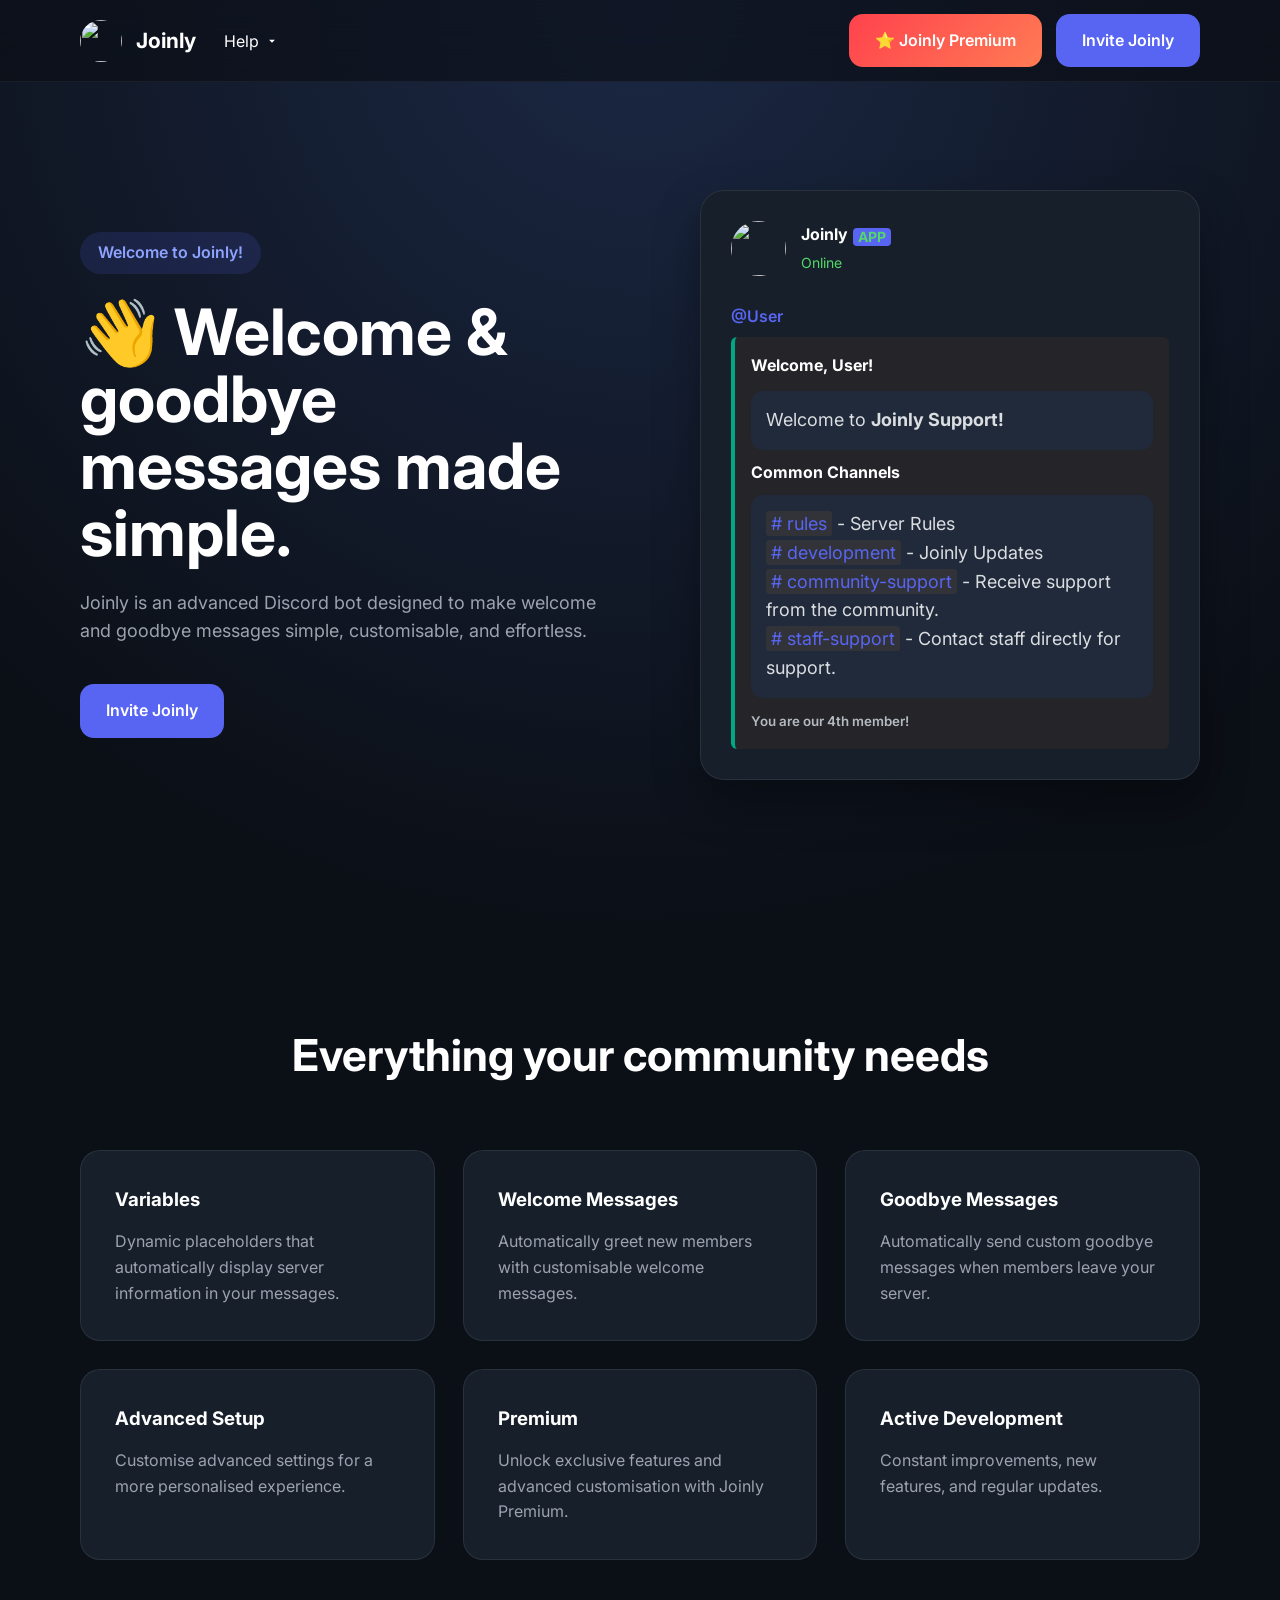
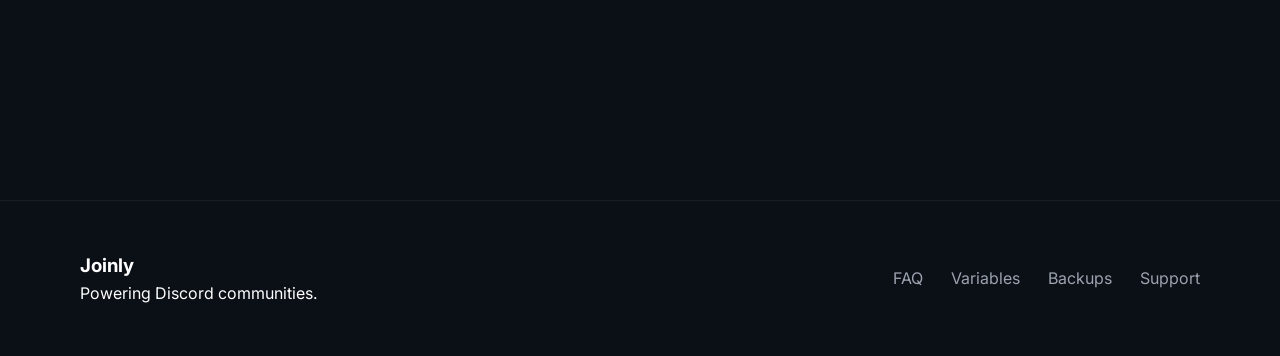
==== index.html @ 59a1b95b "Update index.html" ====
<!DOCTYPE html>
<html lang="en">
<head>

    <meta charset="UTF-8">
    <meta name="viewport" content="width=device-width, initial-scale=1.0">

    <title>Joinly</title>

    <link rel="icon"
        href="https://cdn.discordapp.com/avatars/1528785988237922304/f57cf1a20aa0da13d47f6e8bcba77ec7.png?size=2048">

    <link rel="stylesheet" href="css/style.css">

    <link rel="preconnect" href="https://fonts.googleapis.com">
    <link rel="preconnect" href="https://fonts.gstatic.com" crossorigin>

    <link href="https://fonts.googleapis.com/css2?family=Inter:wght@400;500;600;700;800&display=swap"
        rel="stylesheet">

</head>

<body>

<nav class="navbar">

    <div class="nav-left">

        <a href="/" class="logo">

            <img src="https://cdn.discordapp.com/avatars/1528785988237922304/f57cf1a20aa0da13d47f6e8bcba77ec7.png?size=2048">

            <span>Joinly</span>

        </a>

        <div class="dropdown">

            <button class="dropdown-btn">

                Help

                <svg width="14" height="14" viewBox="0 0 24 24">

                    <path fill="currentColor"
                        d="M7 10l5 5 5-5z"/>

                </svg>

            </button>
			
			

            <div class="dropdown-menu">

                <a href="https://discord.gg/PTrU8DQacj" target="_blank">

                    <div>

                        <h4>Support Server</h4>

                        <p>Need help? Join our Discord.</p>

                    </div>

                </a>
				
				<a href="/backups">

                    <div>

                        <h4>Backups</h4>

                        <p>Configuration backup system.</p>

                    </div>

                </a>

                <a href="/faq">

                    <div>

                        <h4>FAQ</h4>

                        <p>Frequently asked questions.</p>

                    </div>

                </a>

                <a href="/variables">

                    <div>

                        <h4>Variables</h4>

                        <p>Placeholders documentation.</p>

                    </div>

                </a>

            </div>

        </div>

    </div>

<div class="nav-right">

    <a class="premium-btn"
        href="https://www.patreon.com/cw/Joinly"
        target="_blank">

        ⭐ Joinly Premium

    </a>

    <a class="invite-btn"
        href="https://discord.com/oauth2/authorize?client_id=1528785988237922304"
        target="_blank">

        Invite Joinly

    </a>

</div>

</nav>

<header class="hero">

    <div class="hero-left">

        <span class="badge">

            Welcome to Joinly!

        </span>

        <h1>

            👋 Welcome & goodbye messages made simple.

        </h1>

        <p>

            Joinly is an advanced Discord bot designed to make welcome and goodbye messages simple, customisable, and effortless.

        </p>

        <div class="hero-buttons">

            <a class="primary-btn"
                href="https://discord.com/oauth2/authorize?client_id=1528785988237922304"
                target="_blank">

                Invite Joinly

            </a>

        </div>

    </div>

    <div class="hero-right">

        <div class="discord-card">

<div class="card-header">

    <img src="https://cdn.discordapp.com/avatars/1528785988237922304/f57cf1a20aa0da13d47f6e8bcba77ec7.png?size=2048">

    <div>
        <strong>Joinly <span class="app-badge">APP</span></strong>
        <span>Online</span>
    </div>

</div>


        <div class="card-body">

            <div class="discord-mention">
                @User
            </div>


            <div class="embed-preview">

                <h4>
                    Welcome, User!
                </h4>


                <p>
                    Welcome to <b>Joinly Support!</b>
                </p>


                <strong>
                    Common Channels
                </strong>


                <p class="channels">

                    <span># rules</span> - Server Rules<br>

                    <span># development</span> - Joinly Updates<br>

                    <span># community-support</span> - Receive support from the community.<br>

                    <span># staff-support</span> - Contact staff directly for support.

                </p>


                <small>
                    You are our 4th member!
                </small>


            </div>


        </div>

    </div>

</div>

</header>

<section class="features">

    <h2>

        Everything your community needs

    </h2>

    <div class="feature-grid">

        <div class="feature-card">

            <h3>Variables</h3>

            <p>Dynamic placeholders that automatically display server information in your messages.</p>

        </div>

        <div class="feature-card">

            <h3>Welcome Messages</h3>

            <p>Automatically greet new members with customisable welcome messages.</p>

        </div>

        <div class="feature-card">

            <h3>Goodbye Messages</h3>

            <p>Automatically send custom goodbye messages when members leave your server.</p>

        </div>

        <div class="feature-card">

            <h3>Advanced Setup</h3>

            <p>Customise advanced settings for a more personalised experience.</p>

        </div>

        <div class="feature-card">

            <h3>Premium</h3>

            <p>Unlock exclusive features and advanced customisation with Joinly Premium.</p>

        </div>

        <div class="feature-card">

            <h3>Active Development</h3>

            <p>Constant improvements, new features, and regular updates.</p>

        </div>

    </div>

</section>

<footer>

    <div class="footer-content">

        <div>

            <h3>Joinly</h3>

            <p>Powering Discord communities.</p>

        </div>

<div class="footer-links">

    <a href="/faq">FAQ</a>

    <a href="/variables">Variables</a>

    <a href="/backups">Backups</a>

    <a href="https://discord.gg/PTrU8DQacj" target="_blank">

        Support

    </a>

</div>

    </div>

</footer>

<script src="js/main.js"></script>

</body>
</html>
---- css/style.css ----
/* ===========================================
   Joinly Website
   Modern SaaS Theme
=========================================== */

:root{

    --background:#0b0f16;
    --background-light:#131a24;
    --card:#171f2b;
    --card-hover:#1d2736;

    --primary:#5865F2;
    --primary-hover:#6a75ff;

    --text:#ffffff;
    --muted:#9ca3af;

    --border:rgba(255,255,255,.08);

    --radius:18px;

    --transition:.25s ease;

    --shadow:
        0 20px 45px rgba(0,0,0,.35);

}

*{
    margin:0;
    padding:0;
    box-sizing:border-box;
}

html{

    scroll-behavior:smooth;

}

body{

    background:
        radial-gradient(circle at top,#1b2844 0%,#0b0f16 45%);

    color:var(--text);

    font-family:'Inter',sans-serif;

    line-height:1.6;

    overflow-x:hidden;

}

/* Scrollbar */

::-webkit-scrollbar{

    width:10px;

}

::-webkit-scrollbar-thumb{

    background:#2d3748;
    border-radius:20px;

}

::-webkit-scrollbar-track{

    background:#0b0f16;

}

/* ==============================
   NAVBAR
============================== */

.navbar{

    position:fixed;

    top:0;
    left:0;

    width:100%;

    height:82px;

    padding:0 80px;

    display:flex;

    align-items:center;

    justify-content:space-between;

    backdrop-filter:blur(20px);

    background:rgba(11,15,22,.65);

    border-bottom:1px solid rgba(255,255,255,.05);

    z-index:999;

}

.nav-left{

    display:flex;

    align-items:center;

    gap:28px;

}

.logo{

    display:flex;

    align-items:center;

    gap:14px;

    text-decoration:none;

    color:white;

    font-weight:700;

    font-size:21px;

}

.logo img{

    width:42px;

    height:42px;

    border-radius:50%;

}

/* ==============================
   DROPDOWN
============================== */

.dropdown{

    position:relative;

}

.dropdown-btn{

    background:none;

    border:none;

    color:white;

    cursor:pointer;

    font-size:16px;

    font-family:inherit;

    display:flex;

    align-items:center;

    gap:6px;

    padding:10px 0;

}

.dropdown-btn svg{

    transition:.25s;

}

.dropdown.active svg{

    transform:rotate(180deg);

}

.dropdown-menu{

    position:absolute;

    top:55px;

    left:0;

    width:340px;

    background:#161d28;

    border:1px solid var(--border);

    border-radius:18px;

    padding:12px;

    display:none;

    box-shadow:var(--shadow);

    animation:dropdown .25s;

}

.dropdown.active .dropdown-menu{

    display:block;

}

.dropdown-menu a{

    display:block;

    text-decoration:none;

    color:white;

    padding:14px;

    border-radius:14px;

    transition:.2s;

}

.dropdown-menu a:hover{

    background:#202a3b;

}

.dropdown-menu h4{

    font-size:15px;

}

.dropdown-menu p{

    color:var(--muted);

    font-size:13px;

    margin-top:3px;

}

@keyframes dropdown{

    from{

        opacity:0;

        transform:translateY(-8px);

    }

    to{

        opacity:1;

        transform:translateY(0);

    }

}

/* ==============================
   BUTTONS
============================== */

.invite-btn,
.primary-btn{

    background:var(--primary);

    color:white;

    text-decoration:none;

    padding:14px 26px;

    border-radius:14px;

    transition:var(--transition);

    font-weight:600;

}

.invite-btn:hover,
.primary-btn:hover{

    background:var(--primary-hover);

    transform:translateY(-2px);

}

.secondary-btn{

    color:white;

    text-decoration:none;

    border:1px solid var(--border);

    padding:14px 26px;

    border-radius:14px;

    transition:.25s;

}

.secondary-btn:hover{

    background:#1d2736;

}

/* ==============================
   HERO
============================== */

.hero{

    width:100%;

    min-height:100vh;

    padding:170px 80px 100px;

    display:grid;

    grid-template-columns:1fr 500px;

    align-items:center;

    gap:90px;

}

.badge{

    display:inline-block;

    background:rgba(88,101,242,.15);

    color:#8ea3ff;

    padding:8px 18px;

    border-radius:999px;

    margin-bottom:24px;

    font-weight:600;

}

.hero h1{

    font-size:64px;

    line-height:1.05;

    margin-bottom:22px;

}

.hero p{

    color:var(--muted);

    font-size:18px;

    max-width:620px;

}

.hero-buttons{

    margin-top:38px;

    display:flex;

    gap:18px;

}

/* ==============================
   DISCORD CARD
============================== */

.discord-card{

    background:var(--card);

    border-radius:24px;

    padding:30px;

    border:1px solid var(--border);

    box-shadow:var(--shadow);

}

.card-header{

    display:flex;

    align-items:center;

    gap:15px;

    margin-bottom:28px;

}

.card-header img{

    width:55px;

    height:55px;

    border-radius:50%;

}

.card-header span{

    display:block;

    color:#53d769;

    font-size:14px;

    margin-top:4px;

}

.card-body p{

    background:#202a3b;

    padding:15px;

    border-radius:12px;

    margin-bottom:12px;

}

/* ==============================
   FEATURES
============================== */

.features{

    max-width:1400px;

    margin:auto;

    padding:120px 80px;

}

.features h2{

    text-align:center;

    font-size:44px;

    margin-bottom:60px;

}

.feature-grid{

    display:grid;

    grid-template-columns:repeat(3,1fr);

    gap:28px;

}

.feature-card{

    background:var(--card);

    border-radius:20px;

    padding:34px;

    border:1px solid var(--border);

    transition:.25s;

}

.feature-card:hover{

    transform:translateY(-8px);

    background:var(--card-hover);

}

.feature-card h3{

    margin-bottom:14px;

}

.feature-card p{

    color:var(--muted);

}

/* ==============================
   FOOTER
============================== */

footer{

    margin-top:120px;

    border-top:1px solid rgba(255,255,255,.06);

    padding:50px 80px;

}

.footer-content{

    display:flex;

    justify-content:space-between;

    align-items:center;

}

.footer-links{

    display:flex;

    gap:28px;

}

.footer-links a{

    color:var(--muted);

    text-decoration:none;

}

.footer-links a:hover{

    color:white;

}

/* ==============================
   MOBILE
============================== */

@media(max-width:1000px){

.hero{

    grid-template-columns:1fr;

    text-align:center;

}

.hero-buttons{

    justify-content:center;

}

.discord-card{

    margin:auto;

}

.feature-grid{

    grid-template-columns:1fr;

}

.footer-content{

    flex-direction:column;

    gap:30px;

}

.navbar{

    padding:0 25px;

}

.hero{

    padding:150px 25px 70px;

}

.features{

    padding:70px 25px;

}

.hero h1{

    font-size:44px;

}

.dropdown-menu{

    width:300px;

}

}

/* =====================================
   BACKUP PAGE
===================================== */

.page-header{

    padding:170px 40px 90px;
    text-align:center;

}

.page-header h1{

    font-size:56px;
    margin:18px 0;

}

.page-header p{

    max-width:700px;
    margin:auto;
    color:var(--muted);
    font-size:18px;

}


.backup-section{

    max-width:900px;
    margin:auto;
    padding:20px 30px 100px;

}


.backup-container{

    display:flex;
    flex-direction:column;
    gap:20px;

}


.backup-card{

    background:var(--card);
    border:1px solid var(--border);
    border-radius:18px;
    padding:28px;

}


.backup-card h3{

    font-size:20px;
    margin-bottom:10px;

}


.backup-card p{

    color:var(--muted);

}


.backup-card code{

    display:inline-block;
    margin-top:15px;
    padding:8px 14px;

    background:rgba(255,255,255,0.05);

    border-radius:8px;

    color:white;

    font-family:monospace;

}

/* =====================================
   FAQ PAGE
===================================== */

.page-header{

    padding:170px 40px 90px;

    text-align:center;

}

.page-header h1{

    font-size:56px;

    margin:18px 0;

}

.page-header p{

    max-width:700px;

    margin:auto;

    color:var(--muted);

    font-size:18px;

}

.faq-section{

    max-width:900px;

    margin:auto;

    padding:20px 30px 100px;

}

.faq-container{

    display:flex;

    flex-direction:column;

    gap:20px;

}

.faq-card{

    background:var(--card);

    border:1px solid var(--border);

    border-radius:18px;

    overflow:hidden;

}

.faq-question{

    width:100%;

    display:flex;

    justify-content:space-between;

    align-items:center;

    background:none;

    border:none;

    color:white;

    padding:24px 28px;

    cursor:pointer;

    font-size:18px;

    font-family:inherit;

    font-weight:600;

}

.faq-question span{

    font-size:28px;

    transition:.3s;

}

.faq-answer{

    max-height:0;

    overflow:hidden;

    transition:max-height .35s ease;

}

.faq-answer p{

    padding:0 28px 28px;

    color:var(--muted);

}

.faq-card.open .faq-answer{

    max-height:300px;

}

.faq-card.open .faq-question span{

    transform:rotate(45deg);

}

/* ===================================
STATUS PAGE
=================================== */

.status-container{

max-width:1200px;

margin:auto;

padding:20px 40px 100px;

}

.overall-status{

display:flex;

align-items:center;

justify-content:center;

gap:15px;

background:var(--card);

padding:28px;

border-radius:20px;

border:1px solid var(--border);

margin-bottom:45px;

}

.status-dot{

width:16px;

height:16px;

background:#2ecc71;

border-radius:50%;

box-shadow:0 0 20px #2ecc71;

}

.status-grid{

display:grid;

grid-template-columns:repeat(2,1fr);

gap:25px;

}

.status-card{

background:var(--card);

padding:28px;

border-radius:18px;

border:1px solid var(--border);

transition:.25s;

}

.status-card:hover{

background:var(--card-hover);

transform:translateY(-5px);

}

.status-title{

display:flex;

justify-content:space-between;

align-items:center;

margin-bottom:16px;

font-weight:600;

font-size:18px;

}

.online{

width:12px;

height:12px;

background:#2ecc71;

border-radius:50%;

box-shadow:0 0 12px #2ecc71;

}

.status-card p{

color:var(--muted);

}

@media(max-width:900px){

.status-grid{

grid-template-columns:1fr;

}

}

/* ======================================
VARIABLES PAGE
====================================== */

.docs-container{

max-width:1200px;

margin:auto;

padding:20px 40px 100px;

}

.search-box{

margin-bottom:40px;

}

.search-box input{

width:100%;

padding:18px 22px;

font-size:16px;

background:var(--card);

border:1px solid var(--border);

border-radius:16px;

outline:none;

color:white;

font-family:inherit;

transition:.2s;

}

.search-box input:focus{

border-color:var(--primary);

}

.variable-grid{

display:grid;

grid-template-columns:repeat(auto-fit,minmax(320px,1fr));

gap:25px;

}

.variable-card{

background:var(--card);

padding:28px;

border-radius:18px;

border:1px solid var(--border);

transition:.25s;

}

.variable-card:hover{

background:var(--card-hover);

transform:translateY(-5px);

}

.variable-card h3{

margin-bottom:12px;

font-size:22px;

}

.variable-card p{

margin-bottom:18px;

color:var(--muted);

}

.variable-card code{

display:block;

padding:14px;

background:#10151d;

border-radius:10px;

font-size:15px;

color:#8ea3ff;

font-family:Consolas, monospace;

overflow-x:auto;

border:1px solid rgba(255,255,255,.05);

}

/* =====================================
VARIABLE SECTIONS
===================================== */

.variable-section{

    margin-top:70px;

}

.section-title{

    display:flex;

    justify-content:space-between;

    align-items:center;

    margin-bottom:30px;

    padding-bottom:18px;

    border-bottom:1px solid rgba(255,255,255,.08);

}

.section-title h2{

    font-size:34px;

    font-weight:700;

}

.section-title span{

    color:var(--muted);

    font-size:15px;

}

.premium-section{

    margin-top:100px;

}

.variable-card.premium{

    border:1px solid rgba(255,215,0,.25);

    background:linear-gradient(
        180deg,
        rgba(255,215,0,.06),
        var(--card)
    );

}

.variable-card.premium:hover{

    border-color:#FFD54A;

    box-shadow:0 0 30px rgba(255,215,0,.12);

}

.variable-card.premium code{

    color:#FFD54A;

}

.nav-right{

    display:flex;

    align-items:center;

    gap:14px;

}

.premium-btn{

    display:flex;

    align-items:center;

    justify-content:center;

    padding:14px 26px;

    border-radius:14px;

    text-decoration:none;

    font-weight:600;

    color:#fff;

    background:linear-gradient(
        135deg,
        #ff424d,
        #ff7b54
    );

    transition:.25s;

}

.premium-btn:hover{

    transform:translateY(-2px);

    box-shadow:0 12px 28px rgba(255,66,77,.35);

}

code {

    background: rgba(255,255,255,0.08);

    padding: 4px 8px;

    border-radius: 6px;

    font-family: monospace;

    color: white;

}


.slash-command {

    background: rgba(88,101,242,0.25);

    color: #5865f2;

    padding: 4px 8px;

    border-radius: 6px;

    font-weight: 600;

    font-family: monospace;

}

.card-header > div {
    display: flex;
    flex-direction: column;
}

.card-header strong {
    display: flex;
    align-items: center;
    gap: 5px;
    white-space: nowrap;
}

.app-badge {
    background:#5865f2;
    color:white;
    font-size:11px;
    padding:2px 5px;
    border-radius:4px;
    display:inline-flex;
    align-items:center;
    line-height:1;
    white-space: nowrap;
}


.discord-mention {

    color:#5865f2;

    font-weight:600;

    margin-bottom:8px;

}


.embed-preview {

    background:#242429;

    border-left:4px solid #00a884;

    padding:16px;

    border-radius:6px;

}


.embed-preview h4 {

    margin:0 0 12px;

    font-size:16px;

}


.embed-preview p {

    color:#dbdee1;

    margin:10px 0;

}


.embed-preview strong {

    color:white;

}


.embed-preview .channels span {

    background:#313338;

    color:#5865f2;

    padding:2px 5px;

    border-radius:3px;

}


.embed-preview small {

    color:#b5bac1;

    font-weight:600;

}
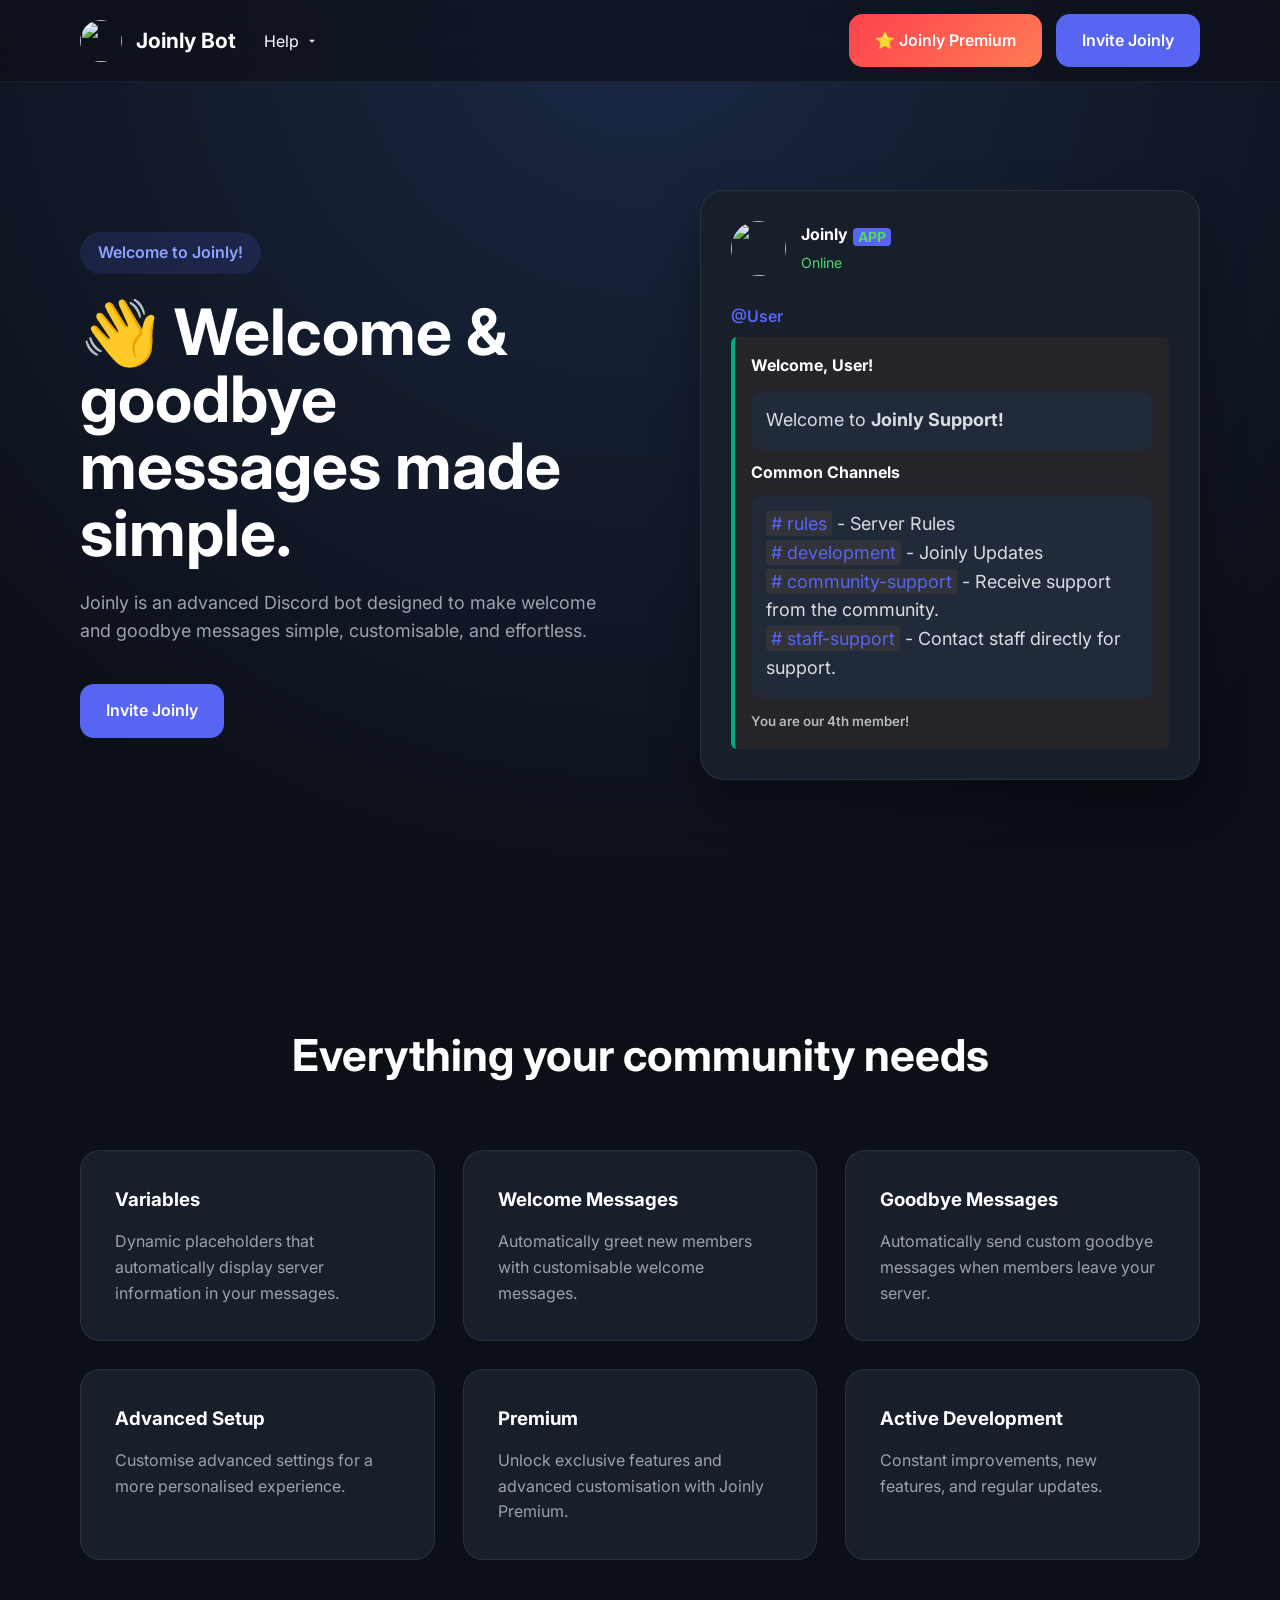
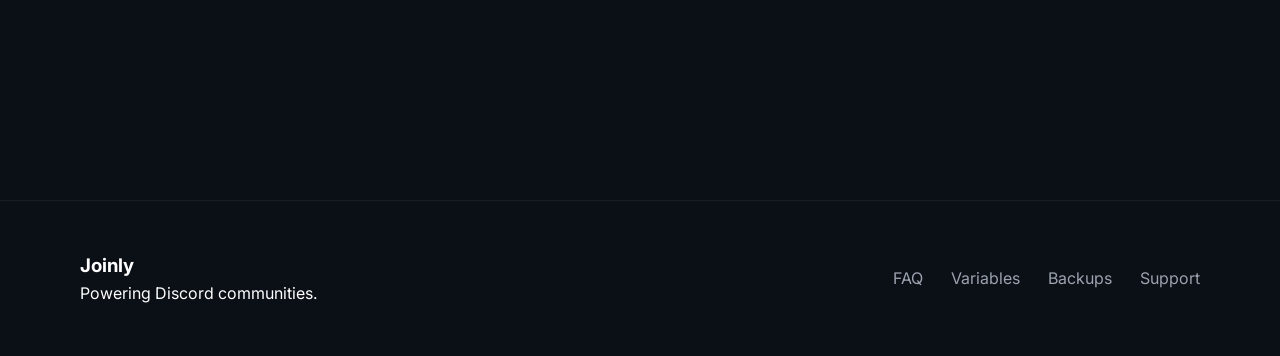
==== commit 609a35d1: "Update index.html" ====
--- a/index.html
+++ b/index.html
@@ -30,7 +30,7 @@
 
             <img src="https://cdn.discordapp.com/avatars/1528785988237922304/f57cf1a20aa0da13d47f6e8bcba77ec7.png?size=2048">
 
-            <span>Joinly</span>
+            <span>Joinly Bot</span>
 
         </a>
 
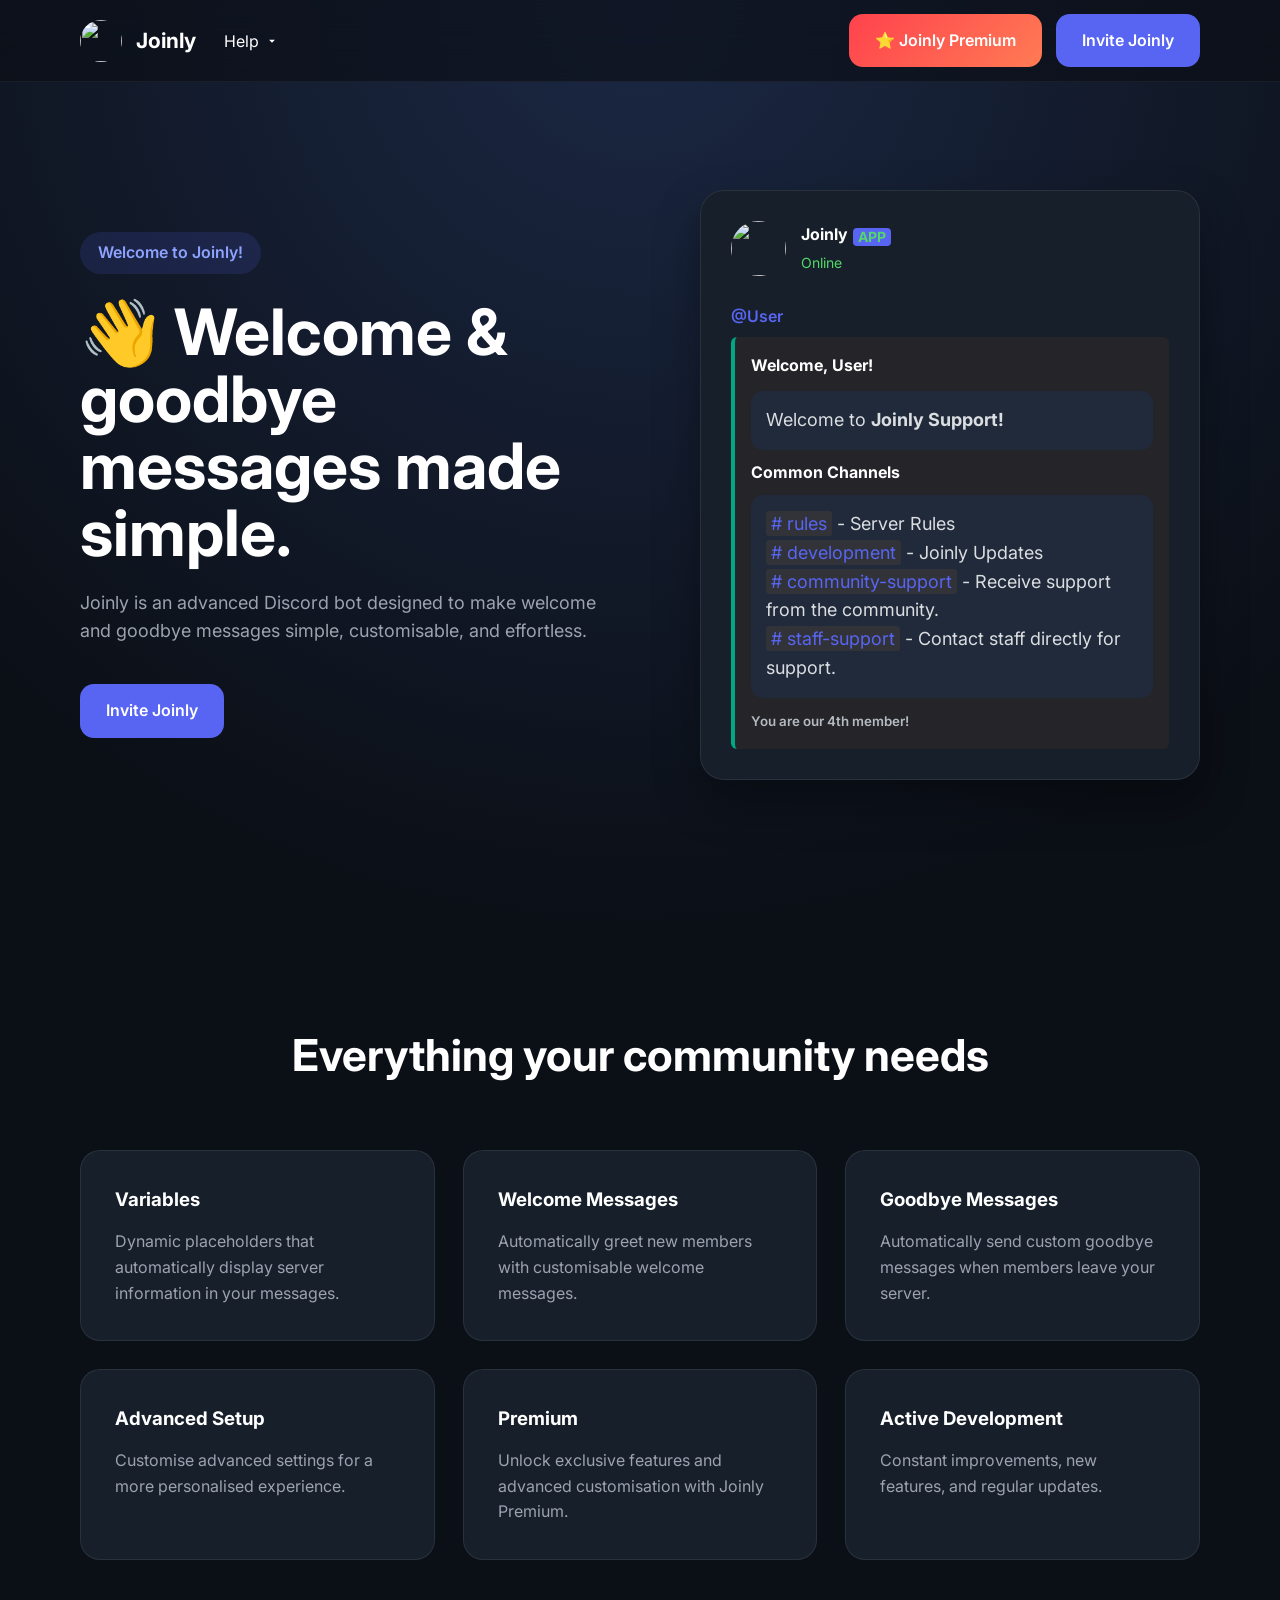
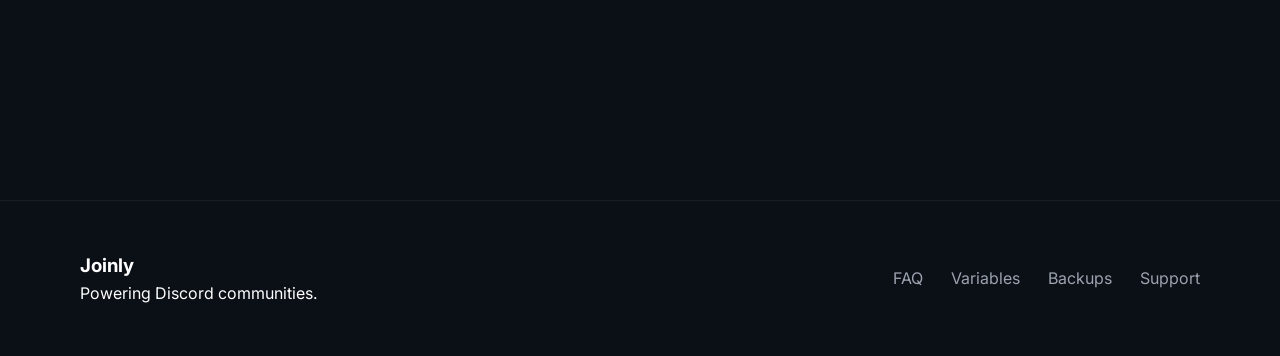
==== commit 697606c1: "Rename 'Joinly Bot' to 'Joinly' in index.html" ====
--- a/index.html
+++ b/index.html
@@ -30,7 +30,7 @@
 
             <img src="https://cdn.discordapp.com/avatars/1528785988237922304/f57cf1a20aa0da13d47f6e8bcba77ec7.png?size=2048">
 
-            <span>Joinly Bot</span>
+            <span>Joinly</span>
 
         </a>
 
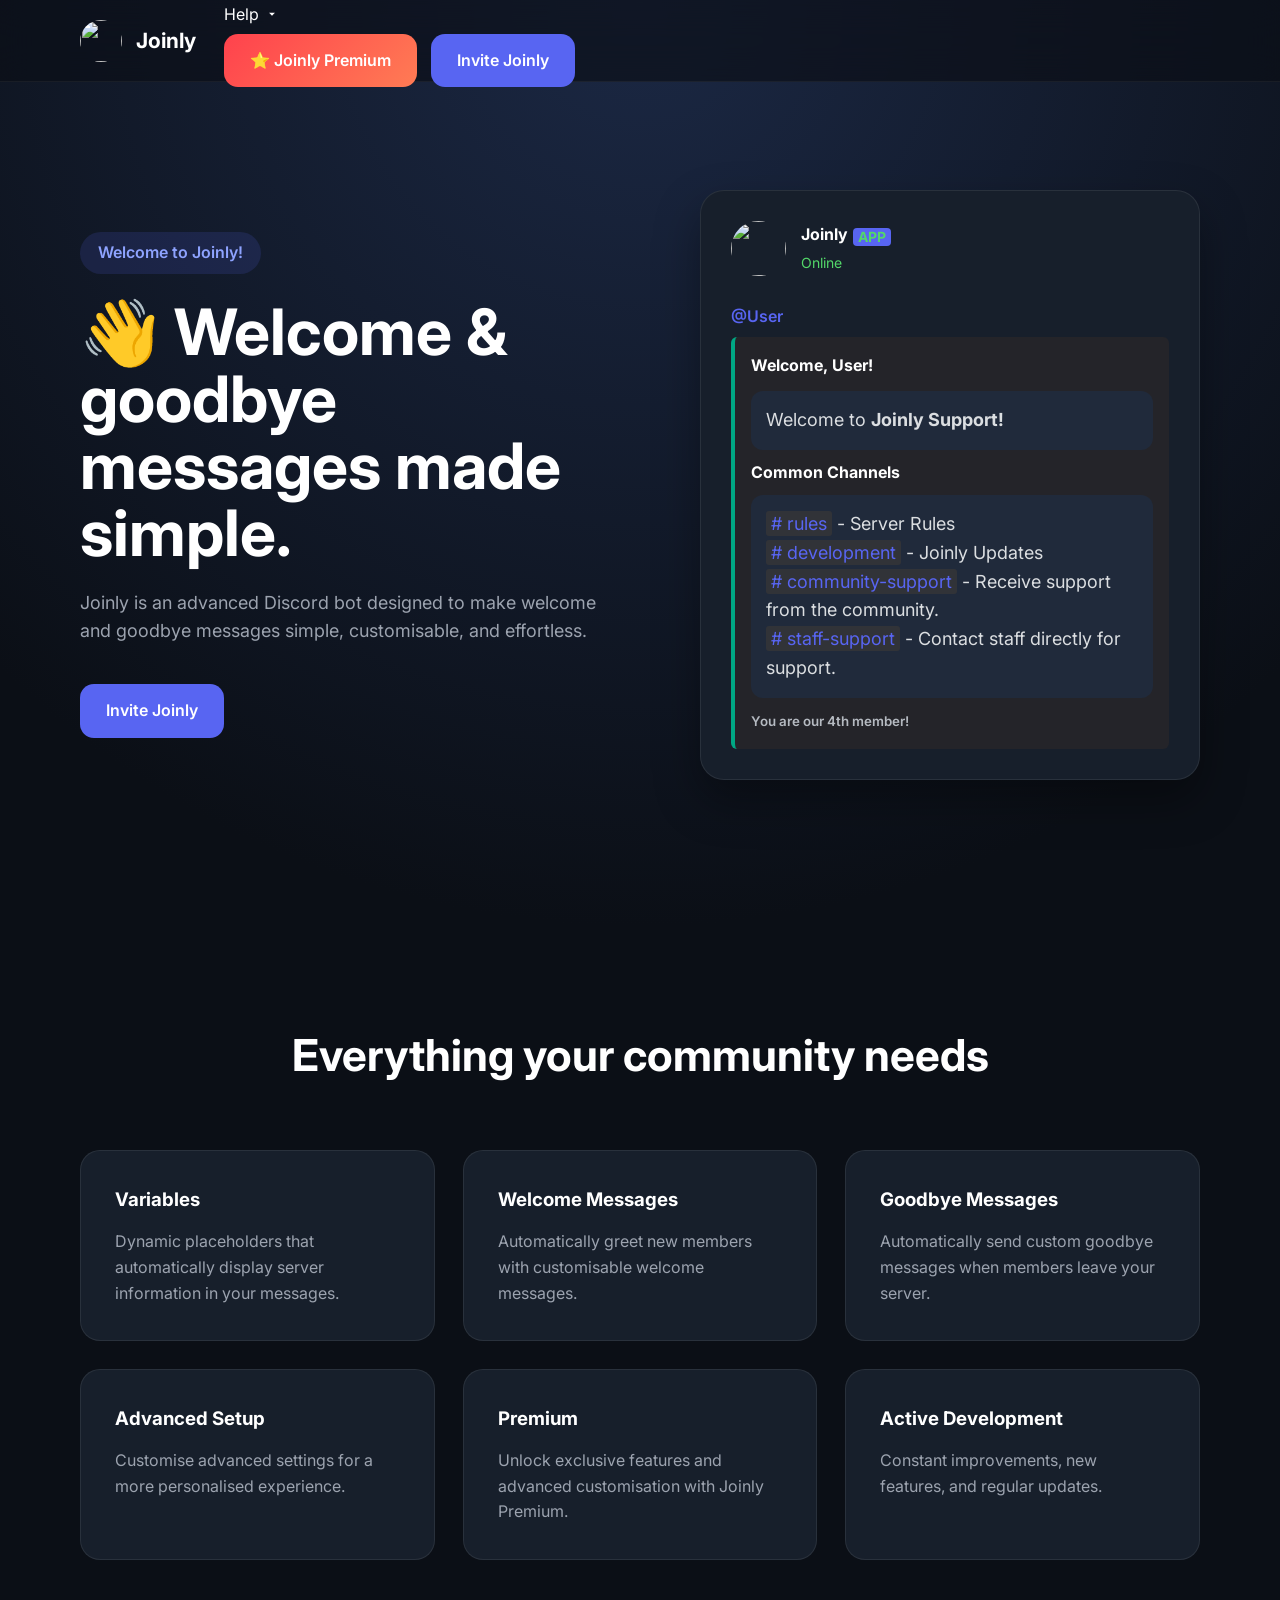
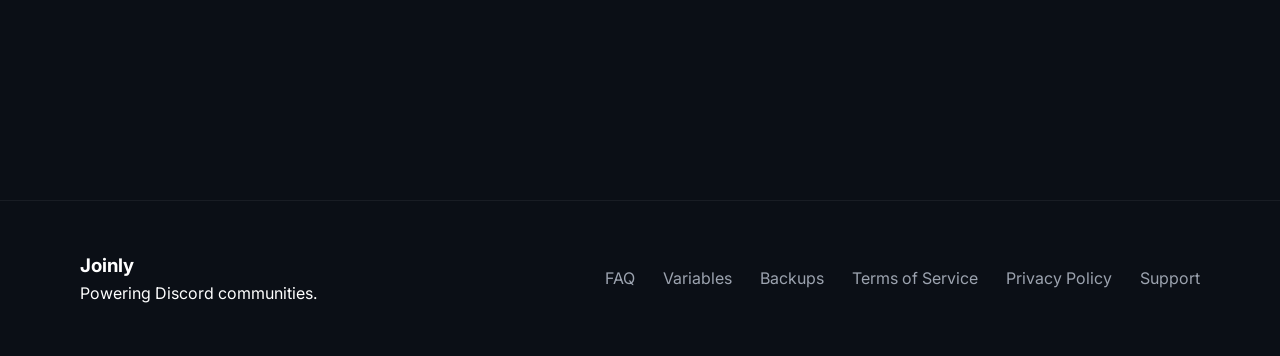
==== commit 84fb6283: "Update index.html" ====
--- a/index.html
+++ b/index.html
@@ -51,61 +51,51 @@
 			
 			
 
-            <div class="dropdown-menu">
-
-                <a href="https://discord.gg/PTrU8DQacj" target="_blank">
-
-                    <div>
-
-                        <h4>Support Server</h4>
-
-                        <p>Need help? Join our Discord.</p>
-
-                    </div>
-
-                </a>
-				
-				<a href="/backups">
-
-                    <div>
-
-                        <h4>Backups</h4>
-
-                        <p>Configuration backup system.</p>
-
-                    </div>
-
-                </a>
-
-                <a href="/faq">
-
-                    <div>
-
-                        <h4>FAQ</h4>
-
-                        <p>Frequently asked questions.</p>
-
-                    </div>
-
-                </a>
-
-                <a href="/variables">
-
-                    <div>
-
-                        <h4>Variables</h4>
-
-                        <p>Placeholders documentation.</p>
-
-                    </div>
-
-                </a>
-
-            </div>
-
-        </div>
-
-    </div>
+<div class="dropdown-menu">
+
+    <a href="https://discord.gg/PTrU8DQacj" target="_blank">
+        <div>
+            <h4>Support Server</h4>
+            <p>Need help? Join our Discord.</p>
+        </div>
+    </a>
+
+    <a href="/backups">
+        <div>
+            <h4>Backups</h4>
+            <p>Configuration backup system.</p>
+        </div>
+    </a>
+
+    <a href="/faq">
+        <div>
+            <h4>FAQ</h4>
+            <p>Frequently asked questions.</p>
+        </div>
+    </a>
+
+    <a href="/variables">
+        <div>
+            <h4>Variables</h4>
+            <p>Placeholders documentation.</p>
+        </div>
+    </a>
+
+    <a href="/tos">
+        <div>
+            <h4>Terms of Service</h4>
+            <p>Joinly Terms of Service.</p>
+        </div>
+    </a>
+
+    <a href="/privacy">
+        <div>
+            <h4>Privacy Policy</h4>
+            <p>Joinly Privacy Policy.</p>
+        </div>
+    </a>
+
+</div>
 
 <div class="nav-right">
 
@@ -316,6 +306,10 @@
 
     <a href="/backups">Backups</a>
 
+	<a href="/tos">Terms of Service</a>
+
+	<a href="/privacy">Privacy Policy</a>
+
     <a href="https://discord.gg/PTrU8DQacj" target="_blank">
 
         Support
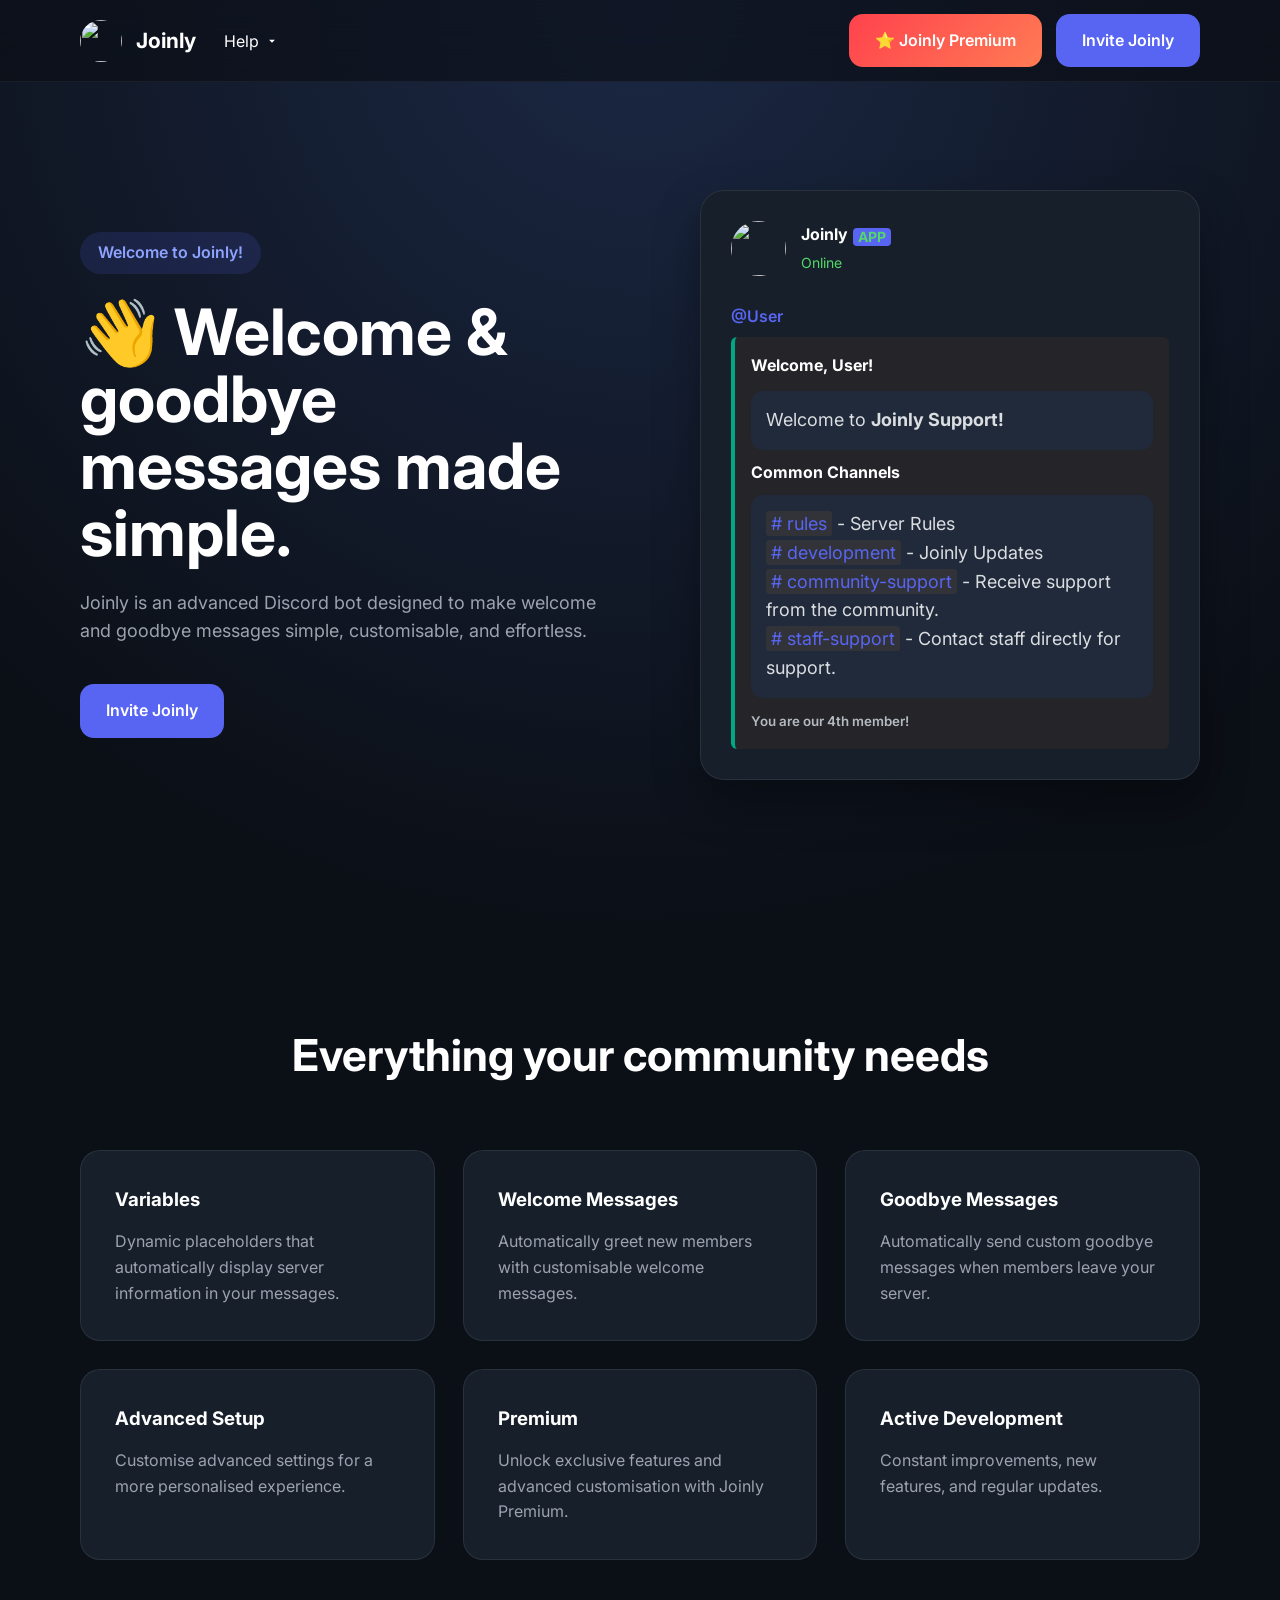
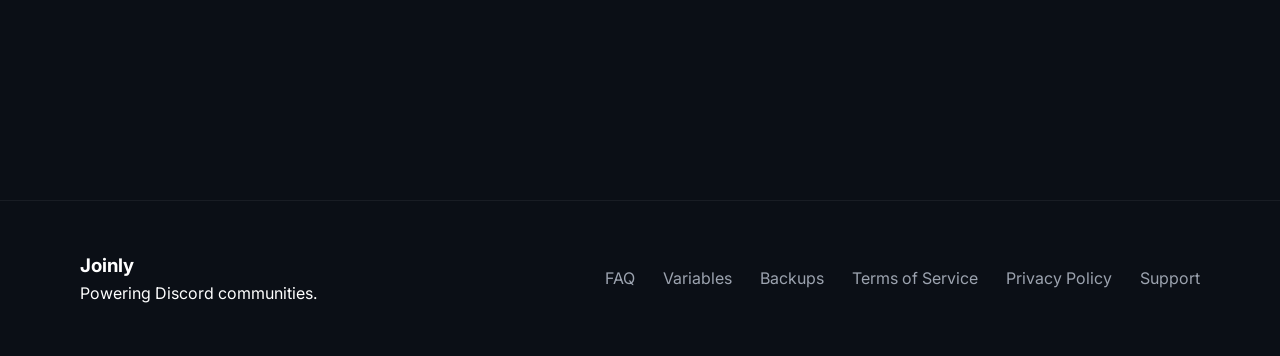
==== commit f477a1d7: "Refactor dropdown menu links in index.html" ====
--- a/index.html
+++ b/index.html
@@ -51,51 +51,75 @@
 			
 			
 
-<div class="dropdown-menu">
-
-    <a href="https://discord.gg/PTrU8DQacj" target="_blank">
-        <div>
-            <h4>Support Server</h4>
-            <p>Need help? Join our Discord.</p>
-        </div>
-    </a>
-
-    <a href="/backups">
-        <div>
-            <h4>Backups</h4>
-            <p>Configuration backup system.</p>
-        </div>
-    </a>
-
-    <a href="/faq">
-        <div>
-            <h4>FAQ</h4>
-            <p>Frequently asked questions.</p>
-        </div>
-    </a>
-
-    <a href="/variables">
-        <div>
-            <h4>Variables</h4>
-            <p>Placeholders documentation.</p>
-        </div>
-    </a>
-
-    <a href="/tos">
-        <div>
-            <h4>Terms of Service</h4>
-            <p>Joinly Terms of Service.</p>
-        </div>
-    </a>
-
-    <a href="/privacy">
-        <div>
-            <h4>Privacy Policy</h4>
-            <p>Joinly Privacy Policy.</p>
-        </div>
-    </a>
-
-</div>
+            <div class="dropdown-menu">
+
+                <a href="https://discord.gg/PTrU8DQacj" target="_blank">
+
+                    <div>
+
+                        <h4>Support Server</h4>
+
+                        <p>Need help? Join our Discord.</p>
+
+                    </div>
+
+                </a>
+				
+				<a href="backup.html">
+
+                    <div>
+
+                        <h4>Backups</h4>
+
+                        <p>Configuration backup system.</p>
+
+                    </div>
+
+                </a>
+
+                <a href="faq.html">
+
+                    <div>
+
+                        <h4>FAQ</h4>
+
+                        <p>Frequently asked questions.</p>
+
+                    </div>
+
+                </a>
+
+                <a href="variables.html">
+
+                    <div>
+
+                        <h4>Variables</h4>
+
+                        <p>Placeholders documentation.</</p>
+
+                    </div>
+
+                </a>
+				
+				<a href="/tos">
+<div>
+<h4>Terms of Service</h4>
+<p>Joinly Terms of Service.</p>
+</div>
+</a>
+
+<a href="/privacy">
+<div>
+<h4>Privacy Policy</h4>
+<p>Joinly Privacy Policy.</p>
+</div>
+</a>
+
+            </div>
+
+        </div>
+
+    </div>
 
 <div class="nav-right">
 
@@ -305,9 +329,9 @@
     <a href="/variables">Variables</a>
 
     <a href="/backups">Backups</a>
-
+	
 	<a href="/tos">Terms of Service</a>
-
+	
 	<a href="/privacy">Privacy Policy</a>
 
     <a href="https://discord.gg/PTrU8DQacj" target="_blank">
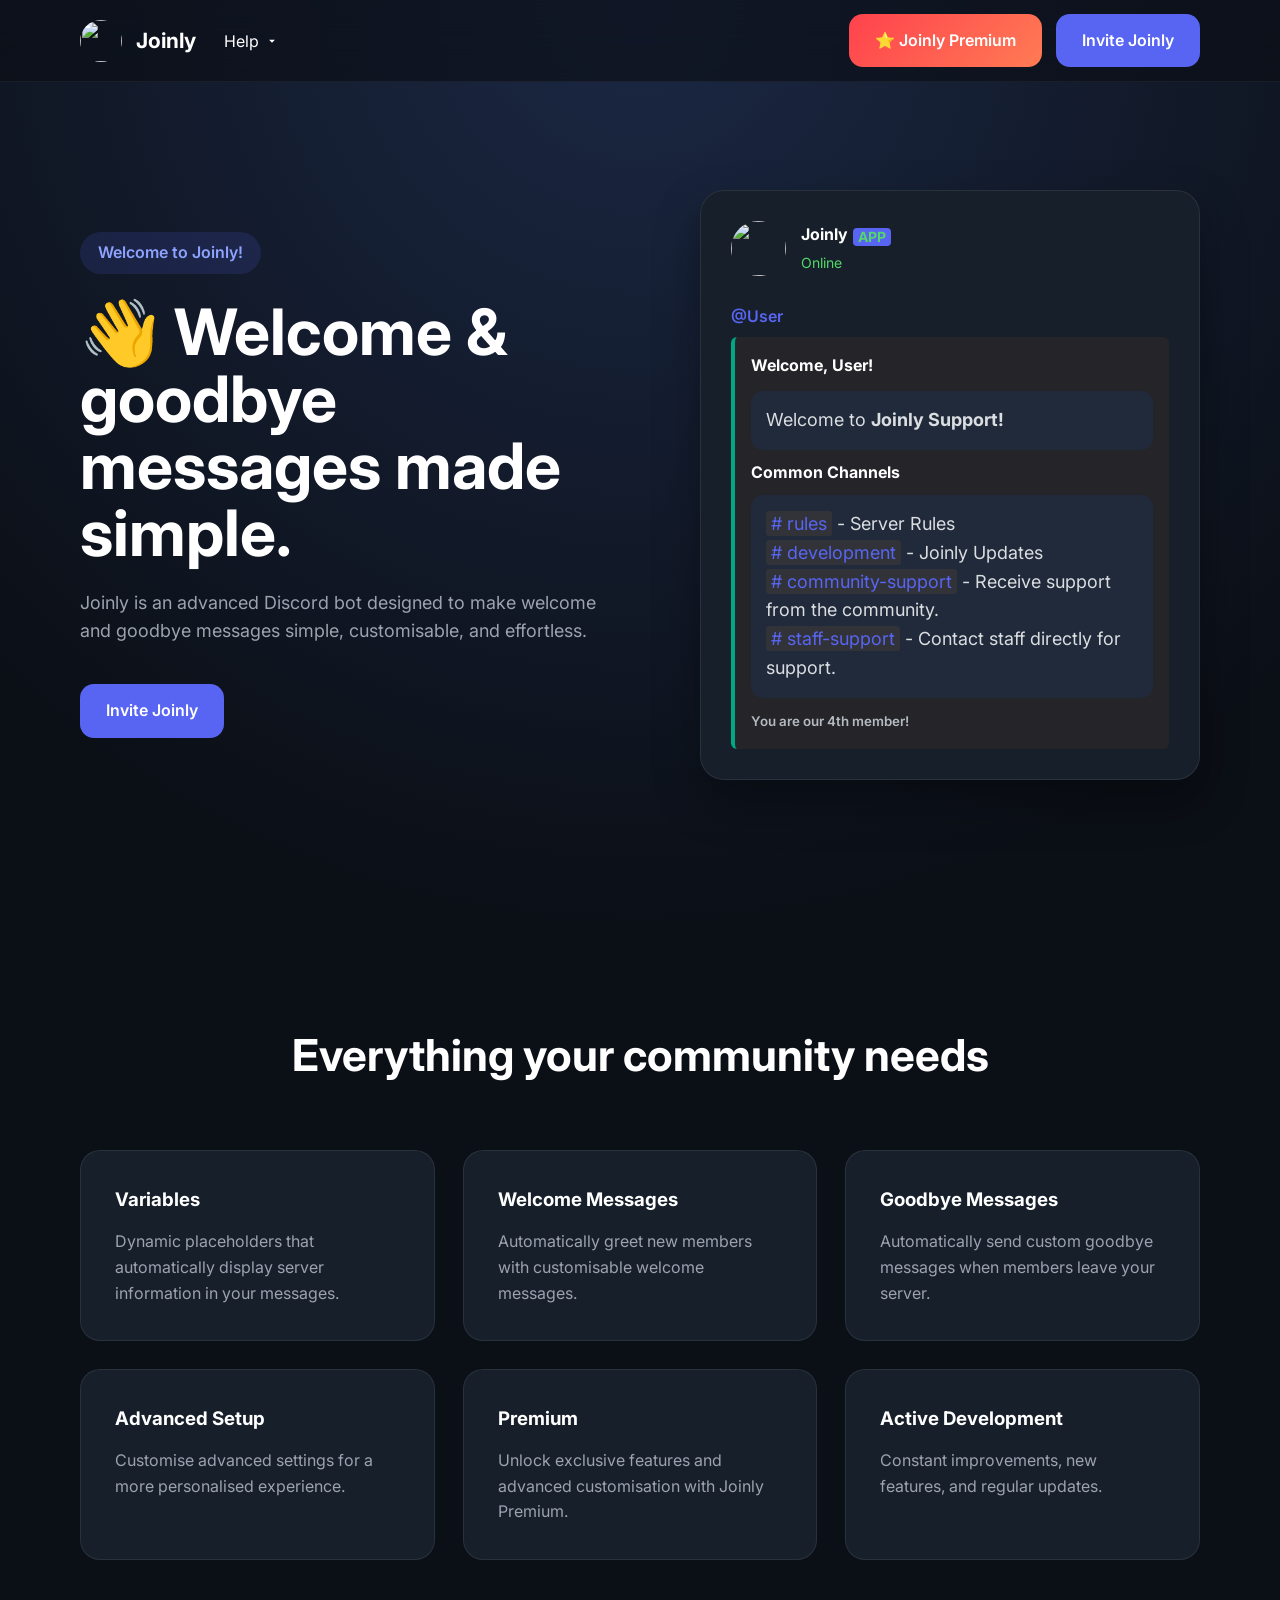
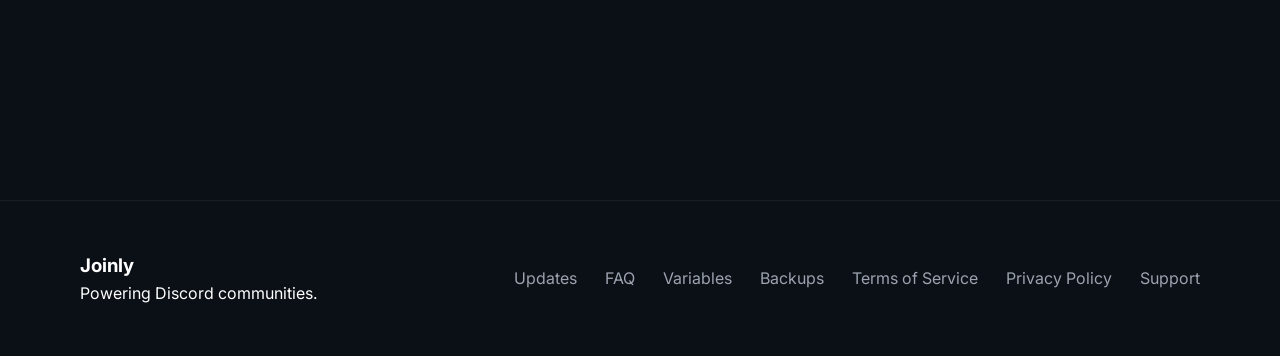
==== commit 76ea44b3: "Update index.html" ====
--- a/index.html
+++ b/index.html
@@ -65,7 +65,7 @@
 
                 </a>
 				
-				<a href="backup.html">
+				<a href="/backups">
 
                     <div>
 
@@ -77,7 +77,14 @@
 
                 </a>
 
-                <a href="faq.html">
+				<a href="/updates">
+<div>
+<h4>Updates</h4>
+<p>Latest Joinly Changes.</p>
+</div>
+</a>
+
+                <a href="/faq">
 
                     <div>
 
@@ -89,7 +96,7 @@
 
                 </a>
 
-                <a href="variables.html">
+                <a href="/variables">
 
                     <div>
 
@@ -324,6 +331,8 @@
 
 <div class="footer-links">
 
+	<a href="/updates">Updates</a>
+
     <a href="/faq">FAQ</a>
 
     <a href="/variables">Variables</a>
--- a/css/style.css
+++ b/css/style.css
@@ -1367,3 +1367,27 @@
 
 }
 
+.update-card {
+    margin-bottom: 40px;
+}
+
+.update-card:last-child {
+    margin-bottom: 0;
+}
+
+.update-header {
+    display: flex;
+    justify-content: space-between;
+    align-items: center;
+    margin-bottom: 18px;
+}
+
+.update-header h3 {
+    margin-bottom: 6px;
+}
+
+.update-header span {
+    opacity: 0.7;
+    font-size: 14px;
+}
+
